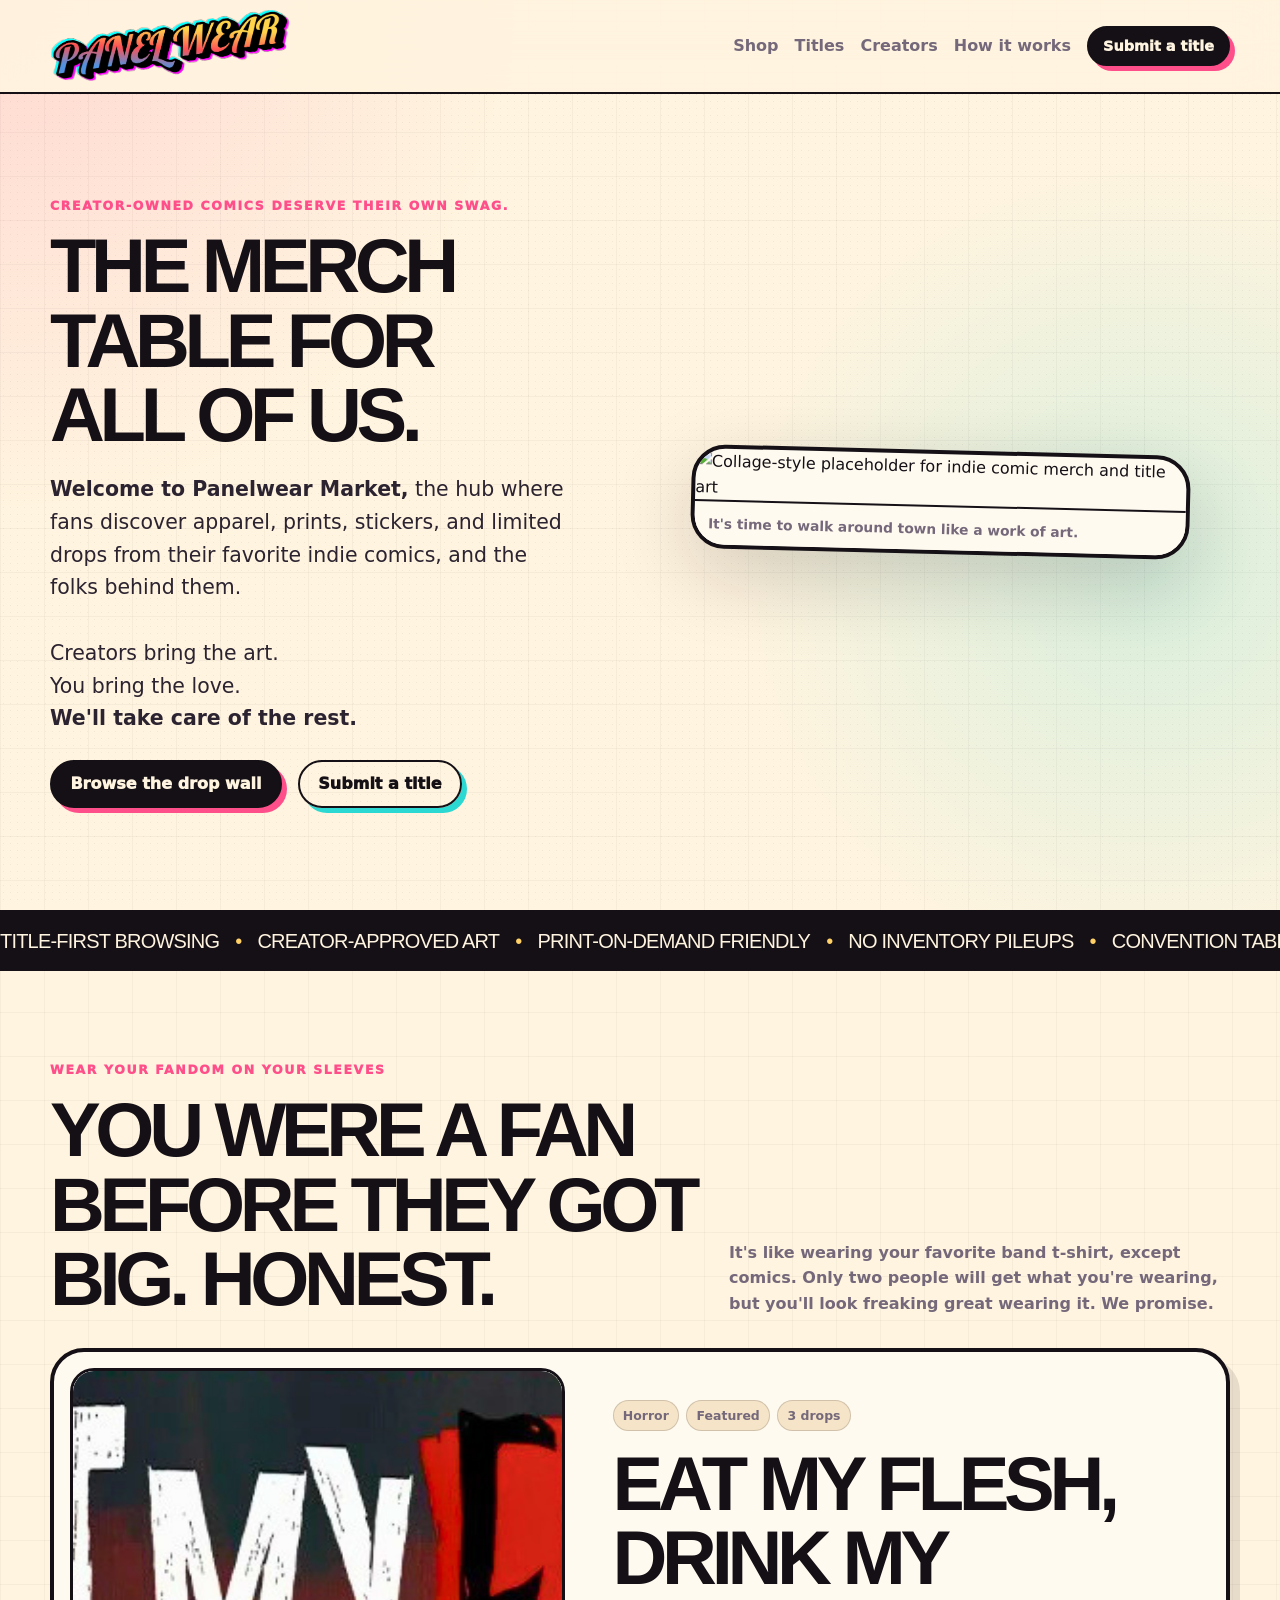
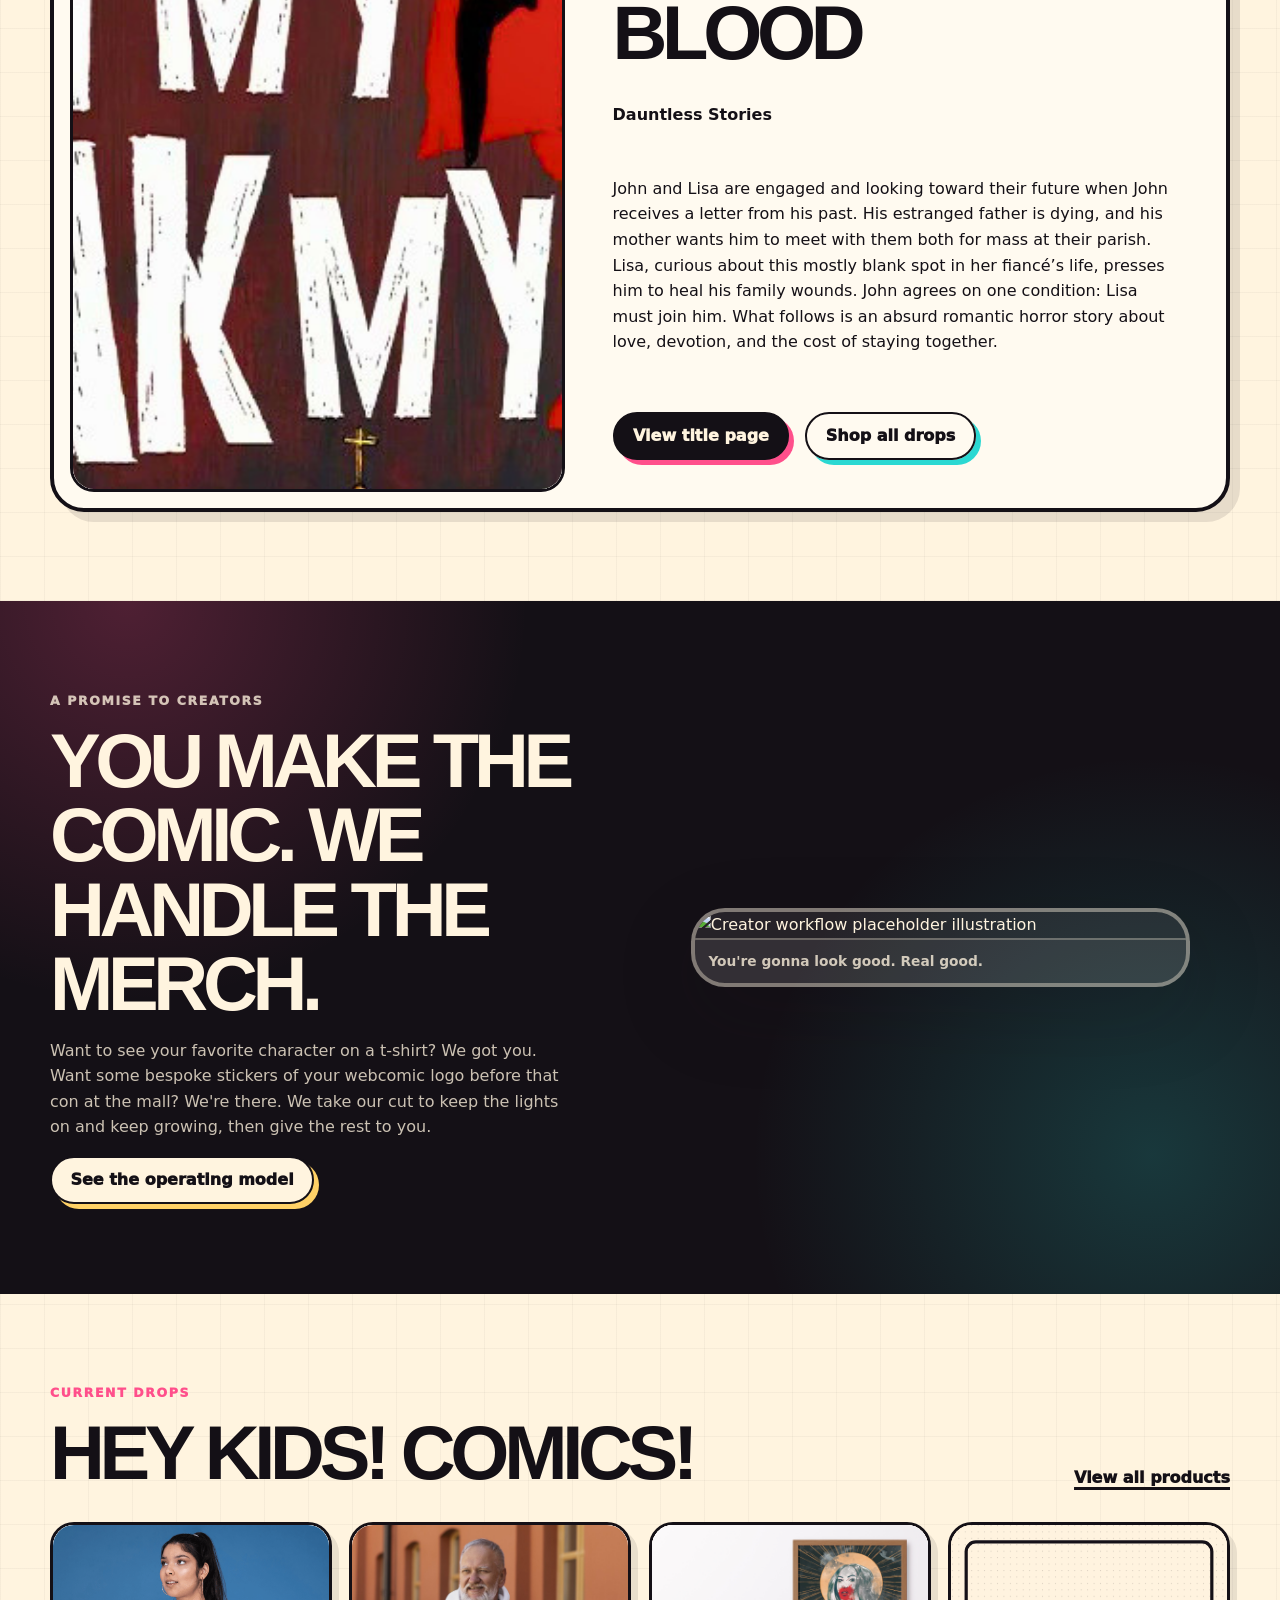
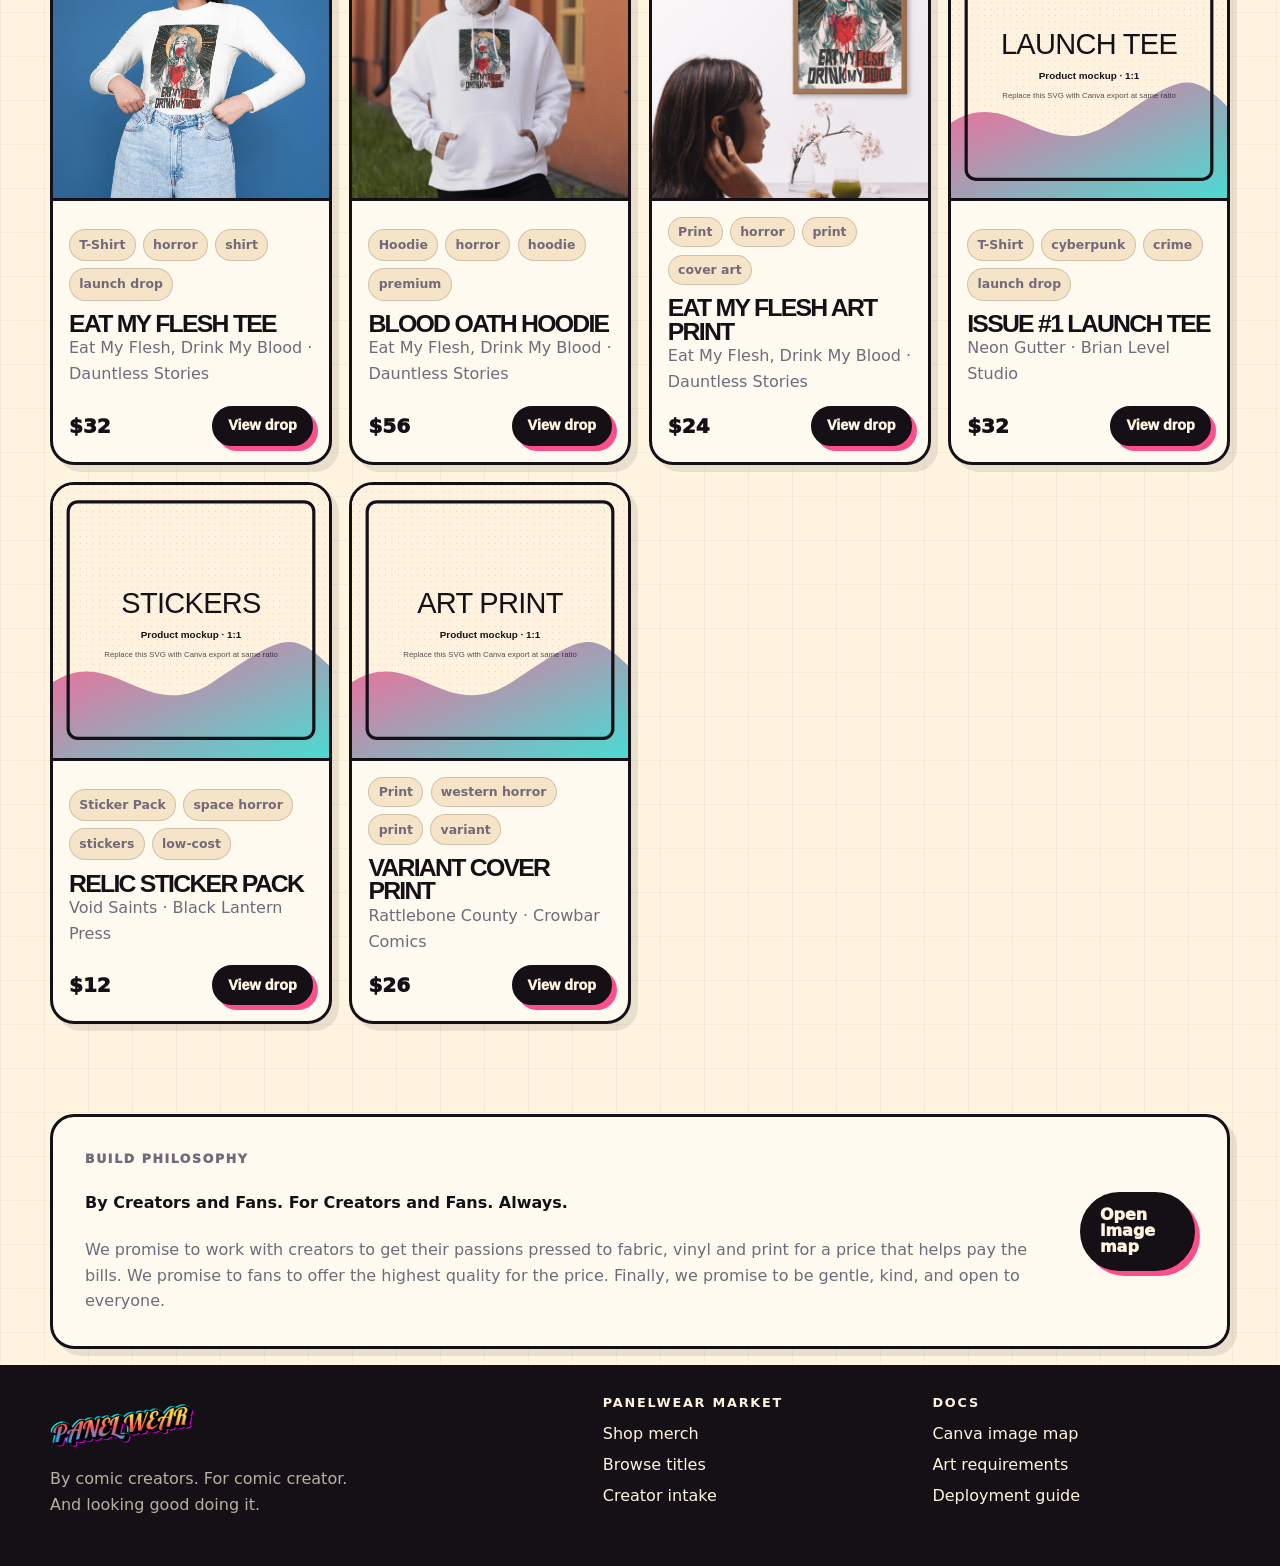
==== index.html @ 2995022f "Initial Panelwear Market prototype" ====
<!doctype html>
<html lang="en">
<head>
  <meta charset="utf-8" />
  <meta name="viewport" content="width=device-width, initial-scale=1" />
  <link rel="icon" href="assets/images/favicon.svg" type="image/svg+xml" />
  <link rel="preconnect" href="https://fonts.googleapis.com">
  <link rel="stylesheet" href="assets/css/styles.css" />
  <title>Panelwear Market | Indie Comics Merch Hub</title>
  <meta name="description" content="A title-forward merchandise hub for independent comics, creators, and small publishers." />
</head>
<body data-page="home">
  <a class="skip-link" href="#main">Skip to content</a>
  <header class="site-header">
    <nav class="nav shell" aria-label="Primary navigation">
 <a class="brand brand--image" href="index.html" aria-label="Panelwear Market home">
  <img src="assets/images/panelwear-logo.svg" alt="Panelwear Market" />
</a>
      <button class="nav__toggle" aria-expanded="false" aria-controls="navMenu">
        <span class="sr-only">Toggle navigation</span>
        <span aria-hidden="true"></span>
        <span aria-hidden="true"></span>
        <span aria-hidden="true"></span>
      </button>
      <div class="nav__menu" id="navMenu">
        <a href="shop.html">Shop</a>
        <a href="titles.html">Titles</a>
        <a href="creators.html">Creators</a>
        <a href="how-it-works.html">How it works</a>
        <a class="button button--small" href="creator-apply.html">Submit a title</a>
      </div>
    </nav>
  </header>
  <main id="main">
    <section class="hero hero--home shell">
      <div class="hero__copy">
        <p class="eyebrow">Creator-owned comics deserve their own swag.</p>
        <h2>The Merch Table for All of Us.</h2>
        <p class="hero__lede">
         <b>Welcome to Panelwear Market,</b> the hub where fans discover apparel, prints, stickers, and limited drops from their favorite indie comics, and the folks behind them.
          <br><br>Creators bring the art.<br>You bring the love.<br> <b>We'll take care of the rest.</b>
        </p>
        <div class="hero__actions">
          <a class="button" href="shop.html">Browse the drop wall</a>
          <a class="button button--ghost" href="creator-apply.html">Submit a title</a>
        </div>
      </div>
      <figure class="hero__image frame frame--tilt">
        <img src="assets/images/hero-merch-wall.svg" alt="Collage-style placeholder for indie comic merch and title art" />
        <figcaption>It's time to walk around town like a work of art.</figcaption>
      </figure>
    </section>

    <section class="ticker" aria-label="Marketplace value points">
      <div class="ticker__track">
        <span>Title-first browsing</span>
        <span>Creator-approved art</span>
        <span>Print-on-demand friendly</span>
        <span>No inventory pileups</span>
        <span>Convention table energy</span>
        <span>Fan identity merch</span>
      </div>
    </section>

    <section class="section shell">
      <div class="section__heading">
        <div>
          <p class="eyebrow">Wear Your Fandom On Your Sleeves</p>
          <h2>You Were a Fan Before They Got Big. Honest.</h2>
        </div>
        <p>It's like wearing your favorite band t-shirt, except comics. Only two people will get what you're wearing, but you'll look freaking great wearing it. We promise.</p>
      </div>
      <div id="featuredTitle" class="featured-title"></div>
    </section>

    <section class="section section--ink">
      <div class="shell split">
        <div>
          <p class="eyebrow">A Promise to Creators</p>
          <h2>You make the comic. We handle the merch.</h2>
          <p>
            Want to see your favorite character on a t-shirt? We got you. Want some bespoke stickers of your webcomic logo before that con at the mall? We're there. We take our cut to keep the lights on and keep growing, then give the rest to you.
          </p>
          <a class="button button--light" href="how-it-works.html">See the operating model</a>
        </div>
        <figure class="frame frame--light">
          <img src="assets/images/creator-process-strip.svg" alt="Creator workflow placeholder illustration" />
          <figcaption>You're gonna look good. Real good.</figcaption>
        </figure>
      </div>
    </section>

    <section class="section shell">
      <div class="section__heading">
        <div>
          <p class="eyebrow">Current drops</p>
          <h2>Hey Kids! Comics!</h2>
        </div>
        <a class="text-link" href="shop.html">View all products</a>
      </div>
<div class="product-grid" id="homeProductGrid" data-limit="6"></div>
    </section>

    <section class="section shell callout">
      <div>
        <p class="eyebrow">Build philosophy</p>
        <h4>By Creators and Fans. For Creators and Fans. Always.</h4>
        <p>
          We promise to work with creators to get their passions pressed to fabric, vinyl and print for a price that helps pay the bills. We promise to fans to offer the highest quality for the price. Finally, we promise to be gentle, kind, and open to everyone.
        </p>
      </div>
      <a class="button" href="docs/canva-image-map.md">Open image map</a>
    </section>
	<p></p>
  </main>
  <footer class="site-footer">
    <div class="shell footer-grid">
      <div>
<a class="brand brand--image brand--footer" href="index.html">
  <img src="assets/images/panelwear-logo.svg" alt="Panelwear Market" />
</a>
        <p>By comic creators. For comic creator. <br>And looking good doing it.</p>
      </div>
      <div>
        <h2 class="footer-heading">Panelwear Market</h2>
        <a href="shop.html">Shop merch</a>
        <a href="titles.html">Browse titles</a>
        <a href="creator-apply.html">Creator intake</a>
      </div>
      <div>
        <h2 class="footer-heading">Docs</h2>
        <a href="docs/canva-image-map.md">Canva image map</a>
        <a href="docs/creator-art-requirements.md">Art requirements</a>
        <a href="docs/deployment-guide.md">Deployment guide</a>
      </div>
    </div>
  </footer>
  <script src="assets/js/app.js"></script>
</body>
</html>
---- assets/css/styles.css ----
:root {
  --ink: #141016;
  --ink-soft: #2b2330;
  --paper: #fff4df;
  --paper-2: #f5e4c7;
  --paper-3: #fffaf0;
  --muted: #74687a;
  --line: rgba(20, 16, 22, 0.16);
  --pink: #ff4f8b;
  --cyan: #2bd8d2;
  --yellow: #ffd166;
  --green: #a7f070;
  --white: #ffffff;
  --shadow: 0 26px 80px rgba(20, 16, 22, 0.18);
  --radius-xl: 34px;
  --radius-lg: 24px;
  --radius-md: 16px;
  --radius-sm: 10px;
  --max: 1180px;
  --font: Inter, ui-sans-serif, system-ui, -apple-system, BlinkMacSystemFont, "Segoe UI", sans-serif;
  --display: "Arial Black", Impact, Haettenschweiler, "Arial Narrow Bold", sans-serif;
}

* {
  box-sizing: border-box;
}

html {
  scroll-behavior: smooth;
}

body {
  min-height: 100vh;
  margin: 0;
  color: var(--ink);
  background:
    radial-gradient(circle at top left, rgba(255, 79, 139, 0.17), transparent 32rem),
    radial-gradient(circle at 90% 12%, rgba(43, 216, 210, 0.18), transparent 26rem),
    linear-gradient(90deg, rgba(20, 16, 22, 0.035) 1px, transparent 1px) 0 0 / 44px 44px,
    linear-gradient(rgba(20, 16, 22, 0.035) 1px, transparent 1px) 0 0 / 44px 44px,
    var(--paper);
  font-family: var(--font);
  line-height: 1.6;
}

body::before {
  content: "";
  position: fixed;
  inset: 0;
  pointer-events: none;
  z-index: -1;
  opacity: 0.42;
  background-image:
    radial-gradient(rgba(20, 16, 22, 0.12) 0.7px, transparent 0.7px);
  background-size: 7px 7px;
}

a {
  color: inherit;
}

img {
  display: block;
  width: 100%;
  max-width: 100%;
}

code {
  padding: 0.12rem 0.35rem;
  background: rgba(20, 16, 22, 0.08);
  border-radius: 0.35rem;
}

.shell {
  width: min(var(--max), calc(100% - 2rem));
  margin-inline: auto;
}

.narrow {
  max-width: 900px;
}

.skip-link {
  position: absolute;
  z-index: 99;
  left: 1rem;
  top: 0.75rem;
  padding: 0.65rem 1rem;
  color: var(--paper);
  background: var(--ink);
  border-radius: 999px;
  transform: translateY(-160%);
}

.skip-link:focus {
  transform: translateY(0);
}

.sr-only {
  position: absolute;
  inline-size: 1px;
  block-size: 1px;
  overflow: hidden;
  clip: rect(0 0 0 0);
}

.site-header {
  position: sticky;
  top: 0;
  z-index: 50;
  border-bottom: 2px solid var(--ink);
  background: rgba(255, 244, 223, 0.92);
  backdrop-filter: blur(18px);
}

.nav {
  min-height: 76px;
  display: flex;
  align-items: center;
  justify-content: space-between;
  gap: 1.2rem;
}

.brand--image img {
  width: auto;
  height: 92px;
  max-width: 240px;
  object-fit: contain;
}

.brand--footer.brand--image img {
  height: 48px;

}

@media (max-width: 720px) {
  .brand--image img {
    height: 40px;
    max-width: 180px;
  }
}

.brand {
  display: inline-flex;
  align-items: center;
  gap: 0.75rem;
  color: var(--ink);
  text-decoration: none;
  font-weight: 1000;
  letter-spacing: -0.04em;
}

.brand__mark {
  display: grid;
  place-items: center;
  width: 44px;
  height: 44px;
  color: var(--paper);
  background: var(--ink);
  border: 3px solid var(--ink);
  border-radius: 13px;
  box-shadow: 5px 5px 0 var(--pink);
  font-family: var(--display);
  line-height: 1;
}

.brand__text {
  font-size: clamp(1rem, 2vw, 1.25rem);
}

.nav__menu {
  display: flex;
  align-items: center;
  gap: 1rem;
}

.nav__menu a:not(.button) {
  color: var(--muted);
  font-weight: 900;
  text-decoration: none;
}

.nav__menu a:not(.button):hover,
.nav__menu a:not(.button):focus {
  color: var(--ink);
}

.nav__toggle {
  display: none;
  width: 46px;
  height: 44px;
  background: var(--paper);
  border: 2px solid var(--ink);
  border-radius: var(--radius-sm);
  cursor: pointer;
}

.nav__toggle span[aria-hidden="true"] {
  display: block;
  width: 22px;
  height: 2px;
  margin: 4px auto;
  background: var(--ink);
}

.button {
  display: inline-flex;
  min-height: 48px;
  align-items: center;
  justify-content: center;
  gap: 0.4rem;
  padding: 0.82rem 1.15rem;
  color: var(--paper);
  background: var(--ink);
  border: 2px solid var(--ink);
  border-radius: 999px;
  box-shadow: 5px 5px 0 var(--pink);
  font-weight: 1000;
  line-height: 1;
  text-decoration: none;
  cursor: pointer;
  transition: transform 150ms ease, box-shadow 150ms ease;
}

.button:hover,
.button:focus {
  transform: translate(-2px, -2px);
  box-shadow: 8px 8px 0 var(--pink);
}

.button--small {
  min-height: 40px;
  padding: 0.62rem 0.88rem;
  font-size: 0.9rem;
}

.button--ghost {
  color: var(--ink);
  background: transparent;
  box-shadow: 5px 5px 0 var(--cyan);
}

.button--light {
  color: var(--ink);
  background: var(--paper);
  box-shadow: 5px 5px 0 var(--yellow);
}

.text-link,
.text-button {
  color: var(--ink);
  font-weight: 1000;
  text-decoration: underline;
  text-decoration-thickness: 0.18em;
  text-underline-offset: 0.24em;
}

.text-button {
  padding: 0;
  border: 0;
  background: transparent;
  font: inherit;
  cursor: pointer;
}

.eyebrow {
  margin: 0 0 0.8rem;
  color: var(--pink);
  font-size: 0.78rem;
  font-weight: 1000;
  letter-spacing: 0.13em;
  text-transform: uppercase;
}

h1,
h2,
h3 {
  margin: 0;
  line-height: 0.98;
}

h1,
h2 {
  font-family: var(--display);
  letter-spacing: -0.07em;
  text-transform: uppercase;
}

h1 {
  max-width: 12ch;
  font-size: clamp(3.4rem, 12vw, 8.25rem);
}

h2 {
  font-size: clamp(2.15rem, 6.8vw, 4.75rem);
}

h3 {
  letter-spacing: -0.04em;
  font-size: 1.35rem;
}

.lede,
.hero__lede {
  max-width: 70ch;
  color: var(--ink-soft);
  font-size: clamp(1.05rem, 2vw, 1.28rem);
}

.hero {
  display: grid;
  align-items: center;
  gap: clamp(2rem, 6vw, 5rem);
  padding-block: clamp(3rem, 8vw, 7rem);
}

.hero--home {
  grid-template-columns: minmax(0, 0.95fr) minmax(320px, 1.05fr);
}

.hero__actions {
  display: flex;
  flex-wrap: wrap;
  gap: 1rem;
  margin-top: 1.55rem;
}

.frame {
  overflow: hidden;
  border: 4px solid var(--ink);
  border-radius: var(--radius-xl);
  background: var(--paper-3);
  box-shadow: var(--shadow);
}

.frame figcaption {
  padding: 0.65rem 0.85rem;
  border-top: 2px solid var(--ink);
  background: var(--paper-3);
  color: var(--muted);
  font-size: 0.86rem;
  font-weight: 800;
}

.frame--tilt {
  transform: rotate(1.4deg);
}

.frame--light {
  background: rgba(255, 255, 255, 0.08);
  border-color: rgba(255, 244, 223, 0.42);
}

.frame--light figcaption {
  color: rgba(255, 244, 223, 0.78);
  background: rgba(255, 255, 255, 0.06);
  border-color: rgba(255, 244, 223, 0.28);
}

.ticker {
  overflow: hidden;
  border-block: 3px solid var(--ink);
  background: var(--ink);
  color: var(--paper);
}

.ticker__track {
  display: flex;
  width: max-content;
  gap: 1rem;
  padding-block: 0.7rem;
  animation: slide 28s linear infinite;
}

.ticker__track span {
  display: inline-flex;
  align-items: center;
  gap: 1rem;
  font-family: var(--display);
  font-size: clamp(1rem, 2vw, 1.25rem);
  letter-spacing: -0.04em;
  text-transform: uppercase;
  white-space: nowrap;
}

.ticker__track span::after {
  content: "•";
  color: var(--yellow);
}

@keyframes slide {
  from { transform: translateX(1rem); }
  to { transform: translateX(-50%); }
}

.section {
  padding-block: clamp(3.5rem, 7vw, 6rem);
}

.section--tight {
  padding-top: 0;
}

.section__heading {
  display: flex;
  align-items: end;
  justify-content: space-between;
  gap: 2rem;
  margin-bottom: 2rem;
}

.section__heading > p,
.section__heading div + p {
  max-width: 45ch;
  margin: 0;
  color: var(--muted);
  font-weight: 650;
}

.page-hero {
  padding-block: clamp(2.5rem, 7vw, 5rem) 2rem;
}

.page-hero h1 {
  max-width: 14ch;
}

.featured-title {
  display: grid;
  grid-template-columns: 0.88fr 1.12fr;
  gap: 1rem;
  align-items: stretch;
  padding: 1rem;
  border: 4px solid var(--ink);
  border-radius: var(--radius-xl);
  background: var(--paper-3);
  box-shadow: 10px 10px 0 rgba(20, 16, 22, 0.10);
}

.featured-title__art {
  min-height: 420px;
  overflow: hidden;
  border: 3px solid var(--ink);
  border-radius: var(--radius-lg);
  background: var(--paper);
}

.featured-title__art img {
  height: 100%;
  object-fit: cover;
}

.featured-title__copy {
  display: grid;
  align-content: center;
  gap: 1rem;
  padding: clamp(1rem, 4vw, 2rem);
}

.meta-row {
  display: flex;
  flex-wrap: wrap;
  gap: 0.45rem;
}

.pill {
  display: inline-flex;
  align-items: center;
  min-height: 30px;
  padding: 0.26rem 0.58rem;
  border: 1px solid var(--line);
  border-radius: 999px;
  background: var(--paper-2);
  color: var(--muted);
  font-size: 0.78rem;
  font-weight: 900;
}

.product-grid,
.title-grid,
.creator-grid {
  display: grid;
  gap: 1.1rem;
}

.product-grid {
  grid-template-columns: repeat(4, minmax(0, 1fr));
}

.title-grid {
  grid-template-columns: repeat(3, minmax(0, 1fr));
}

.creator-grid {
  grid-template-columns: repeat(2, minmax(0, 1fr));
}

.product-card,
.title-card,
.creator-card,
.step-card,
.note-card,
.callout,
.form-note {
  background: var(--paper-3);
  border: 3px solid var(--ink);
  border-radius: var(--radius-lg);
  box-shadow: 7px 7px 0 rgba(20, 16, 22, 0.09);
}

.product-card {
  display: grid;
  overflow: hidden;
}

.product-card__image {
  aspect-ratio: 1;
  overflow: hidden;
  border-bottom: 3px solid var(--ink);
  background: var(--paper-2);
}

.product-card__image img {
  height: 100%;
  object-fit: cover;
}

.product-card__body {
  display: grid;
  gap: 0.7rem;
  padding: 1rem;
}

.product-card h3 {
  font-family: var(--display);
  font-size: 1.55rem;
  line-height: 0.95;
  letter-spacing: -0.07em;
  text-transform: uppercase;
}

.product-card p,
.title-card p,
.creator-card p,
.step-card p,
.callout p {
  margin: 0;
  color: var(--muted);
}

.product-card__footer {
  display: flex;
  align-items: center;
  justify-content: space-between;
  gap: 0.75rem;
  margin-top: auto;
}

.price {
  color: var(--ink);
  font-size: 1.25rem;
  font-weight: 1000;
}

.filters {
  display: grid;
  grid-template-columns: 1.35fr 0.75fr 0.9fr;
  gap: 1rem;
  padding: 1rem;
  border: 3px solid var(--ink);
  border-radius: var(--radius-xl);
  background: rgba(255, 250, 240, 0.65);
}

.field {
  display: grid;
  gap: 0.38rem;
  font-weight: 900;
}

.field span {
  font-size: 0.9rem;
}

input,
select,
textarea {
  width: 100%;
  min-height: 48px;
  padding: 0.8rem 0.9rem;
  color: var(--ink);
  background: var(--white);
  border: 2px solid var(--ink);
  border-radius: var(--radius-sm);
  font: inherit;
}

textarea {
  resize: vertical;
}

input:focus,
select:focus,
textarea:focus,
button:focus-visible,
a:focus-visible {
  outline: 4px solid rgba(43, 216, 210, 0.55);
  outline-offset: 3px;
}

.result-meta {
  display: flex;
  align-items: center;
  justify-content: space-between;
  gap: 1rem;
  margin-block: 1rem 1.25rem;
  color: var(--muted);
  font-weight: 900;
}

.result-meta p {
  margin: 0;
}

.title-card {
  overflow: hidden;
  text-decoration: none;
  color: var(--ink);
}

.title-card__cover {
  aspect-ratio: 2 / 3;
  overflow: hidden;
  border-bottom: 3px solid var(--ink);
  background: var(--paper-2);
}

.title-card__cover img {
  height: 100%;
  object-fit: cover;
}

.title-card__body,
.creator-card {
  padding: 1rem;
}

.title-card h3 {
  font-family: var(--display);
  font-size: 2rem;
  letter-spacing: -0.07em;
  text-transform: uppercase;
}

.creator-card {
  display: grid;
  grid-template-columns: 110px 1fr;
  gap: 1rem;
  align-items: center;
}

.creator-card img {
  aspect-ratio: 1;
  object-fit: cover;
  border: 3px solid var(--ink);
  border-radius: 50%;
}

.creator-card h3 {
  font-family: var(--display);
  font-size: 1.8rem;
  letter-spacing: -0.06em;
  text-transform: uppercase;
}

.title-detail {
  display: grid;
  grid-template-columns: minmax(240px, 0.42fr) minmax(0, 0.58fr);
  gap: clamp(1.5rem, 5vw, 4rem);
  align-items: center;
  padding-block: clamp(2.5rem, 7vw, 5rem);
}

.title-detail__cover {
  overflow: hidden;
  border: 4px solid var(--ink);
  border-radius: var(--radius-xl);
  background: var(--paper-3);
  box-shadow: var(--shadow);
}

.title-detail__cover img {
  aspect-ratio: 2 / 3;
  object-fit: cover;
}

.title-detail h1 {
  max-width: 10ch;
}

.split {
  display: grid;
  grid-template-columns: minmax(0, 0.95fr) minmax(320px, 1.05fr);
  gap: clamp(2rem, 6vw, 5rem);
  align-items: center;
}

.section--ink {
  color: var(--paper);
  background:
    radial-gradient(circle at 10% 0%, rgba(255, 79, 139, 0.25), transparent 25rem),
    radial-gradient(circle at 90% 80%, rgba(43, 216, 210, 0.2), transparent 25rem),
    var(--ink);
}

.section--ink p {
  color: rgba(255, 244, 223, 0.78);
}

.steps {
  display: grid;
  grid-template-columns: repeat(5, minmax(0, 1fr));
  gap: 1rem;
}

.step-card {
  padding: 1rem;
}

.step-card span {
  display: grid;
  place-items: center;
  width: 3rem;
  height: 3rem;
  margin-bottom: 1rem;
  border: 3px solid var(--ink);
  border-radius: 50%;
  background: var(--yellow);
  font-weight: 1000;
}

.step-card h2 {
  font-family: var(--display);
  font-size: 1.65rem;
  line-height: 0.96;
}

.note-stack {
  display: grid;
  gap: 1rem;
}

.note-card {
  padding: 1rem;
  color: var(--ink);
  background: var(--paper);
}

.note-card strong,
.note-card span {
  display: block;
}

.callout {
  display: flex;
  align-items: center;
  justify-content: space-between;
  gap: 2rem;
  padding: clamp(1rem, 4vw, 2rem);
}

.callout h2 {
  max-width: 13ch;
}

.form-note {
  padding: 1rem;
  margin-bottom: 1.5rem;
  background: var(--yellow);
}

.intake-form {
  display: grid;
  gap: 1rem;
}

.form-grid {
  display: grid;
  grid-template-columns: repeat(2, minmax(0, 1fr));
  gap: 1rem;
}

.checkbox {
  display: flex;
  align-items: start;
  gap: 0.65rem;
  font-weight: 850;
}

.checkbox input {
  width: auto;
  min-height: auto;
  margin-top: 0.38rem;
}

.modal {
  width: min(760px, calc(100% - 2rem));
  padding: 0;
  border: 3px solid var(--ink);
  border-radius: var(--radius-xl);
  background: var(--paper);
  box-shadow: var(--shadow);
}

.modal::backdrop {
  background: rgba(20, 16, 22, 0.64);
}

.modal__close {
  position: absolute;
  right: 1rem;
  top: 1rem;
  display: grid;
  place-items: center;
  width: 42px;
  height: 42px;
  border: 2px solid var(--ink);
  border-radius: 999px;
  background: var(--white);
  font-size: 1.5rem;
  cursor: pointer;
  z-index: 2;
}

.modal__body {
  padding: 1rem;
}

.modal-product {
  display: grid;
  grid-template-columns: 0.85fr 1fr;
  gap: 1rem;
}

.modal-product img {
  border: 3px solid var(--ink);
  border-radius: var(--radius-lg);
}

.site-footer {
  padding-block: 2rem;
  color: var(--paper);
  background: var(--ink);
}

.footer-grid {
  display: grid;
  grid-template-columns: 1.4fr 0.8fr 0.8fr;
  gap: 2rem;
}

.footer-grid p {
  max-width: 42ch;
  color: rgba(255, 244, 223, 0.7);
}

.footer-grid a {
  display: block;
  color: var(--paper);
  text-decoration: none;
  margin-top: 0.35rem;
}

.footer-heading {
  margin: 0 0 0.7rem;
  font-family: var(--font);
  font-size: 0.8rem;
  letter-spacing: 0.14em;
  text-transform: uppercase;
}

.brand--footer {
  color: var(--paper);
}

.brand--footer .brand__mark {
  color: var(--ink);
  background: var(--paper);
  box-shadow: 5px 5px 0 var(--cyan);
}

.empty-state {
  padding: 2rem;
  border: 3px dashed var(--ink);
  border-radius: var(--radius-lg);
  text-align: center;
  color: var(--muted);
  font-weight: 900;
}

@media (max-width: 1050px) {
  .product-grid,
  .steps {
    grid-template-columns: repeat(2, minmax(0, 1fr));
  }

  .title-grid {
    grid-template-columns: repeat(2, minmax(0, 1fr));
  }

  .hero--home,
  .featured-title,
  .title-detail,
  .split,
  .filters,
  .modal-product {
    grid-template-columns: 1fr;
  }

  .featured-title__art {
    min-height: 280px;
  }
}

@media (max-width: 760px) {
  .nav__toggle {
    display: block;
  }

  .nav__menu {
    position: absolute;
    inset: 76px 1rem auto;
    display: none;
    padding: 1rem;
    border: 3px solid var(--ink);
    border-radius: var(--radius-lg);
    background: var(--paper);
    box-shadow: var(--shadow);
  }

  .nav__menu.is-open {
    display: grid;
  }

  .section__heading,
  .callout,
  .result-meta {
    align-items: start;
    flex-direction: column;
  }

  .product-grid,
  .title-grid,
  .creator-grid,
  .steps,
  .form-grid,
  .footer-grid {
    grid-template-columns: 1fr;
  }

  .creator-card {
    grid-template-columns: 84px 1fr;
  }

  .hero {
    padding-block-start: 2rem;
  }

  h1 {
    font-size: clamp(3rem, 18vw, 5rem);
  }
}
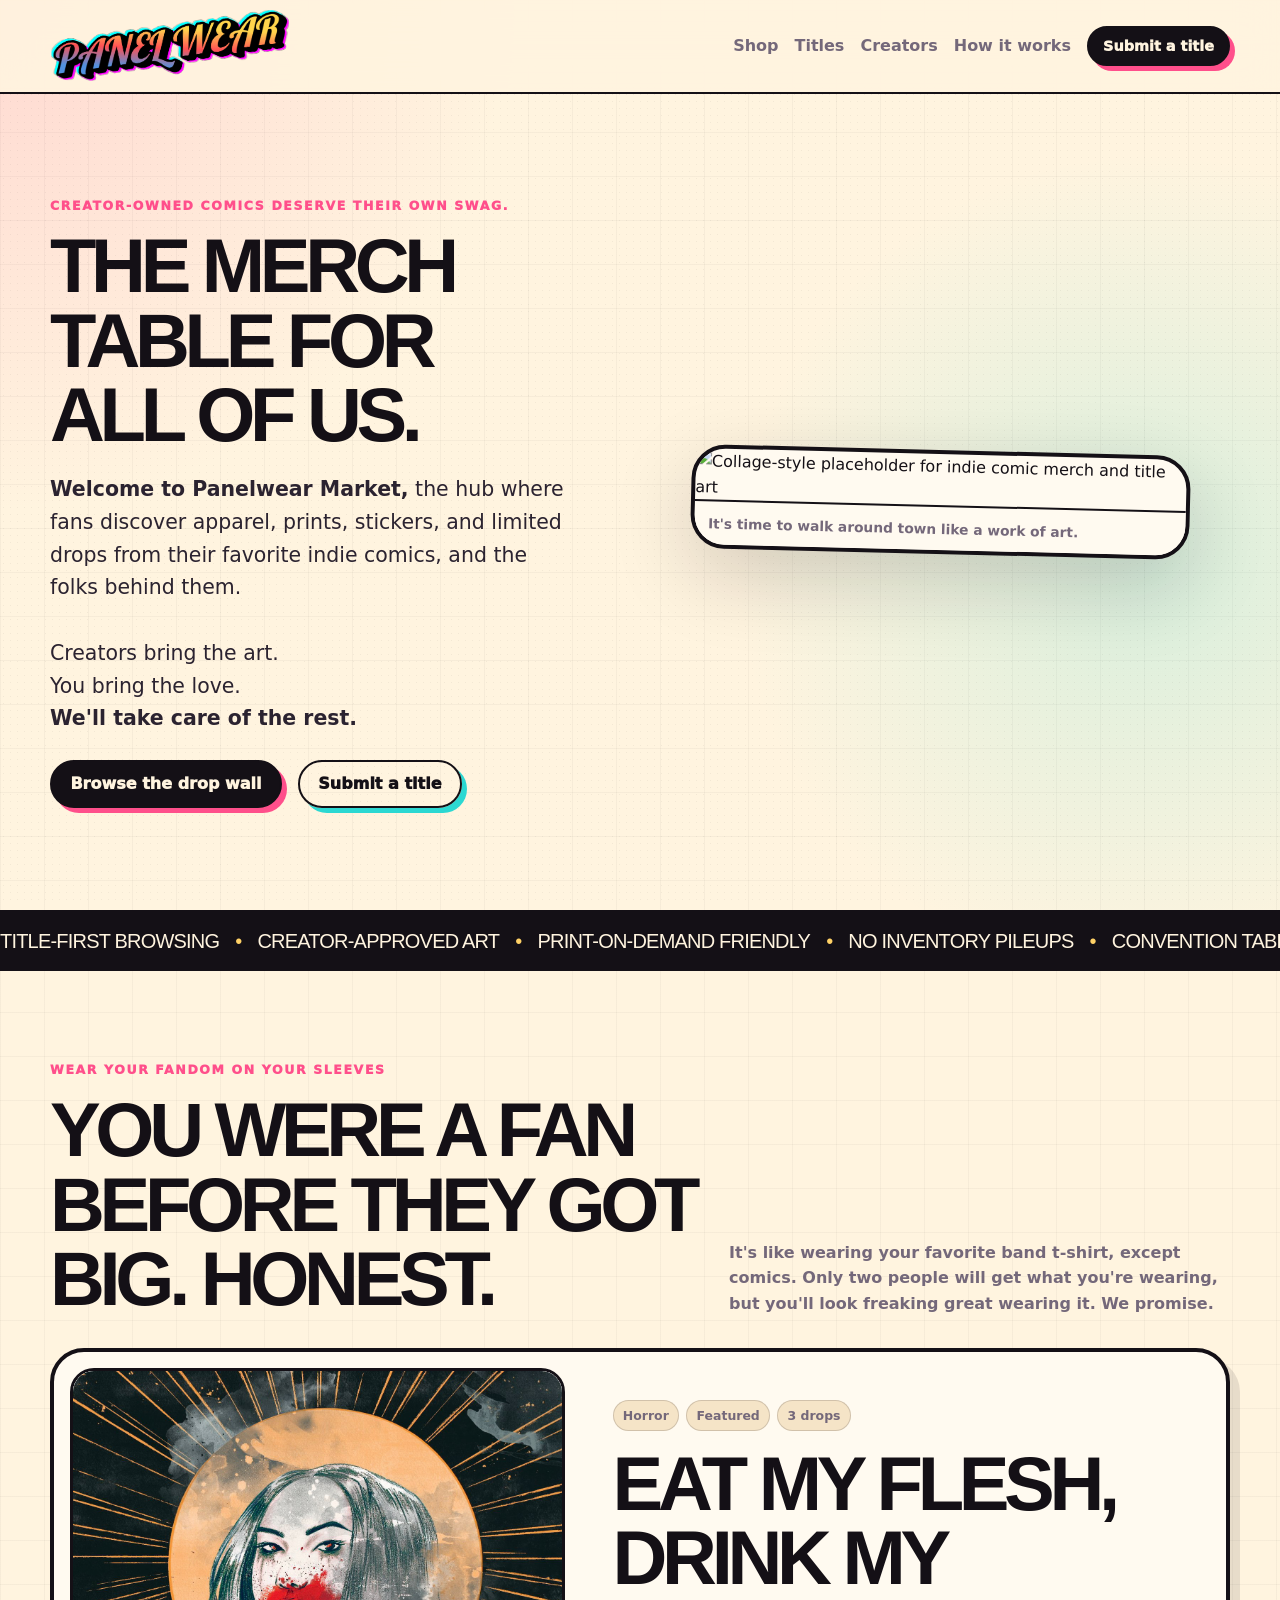
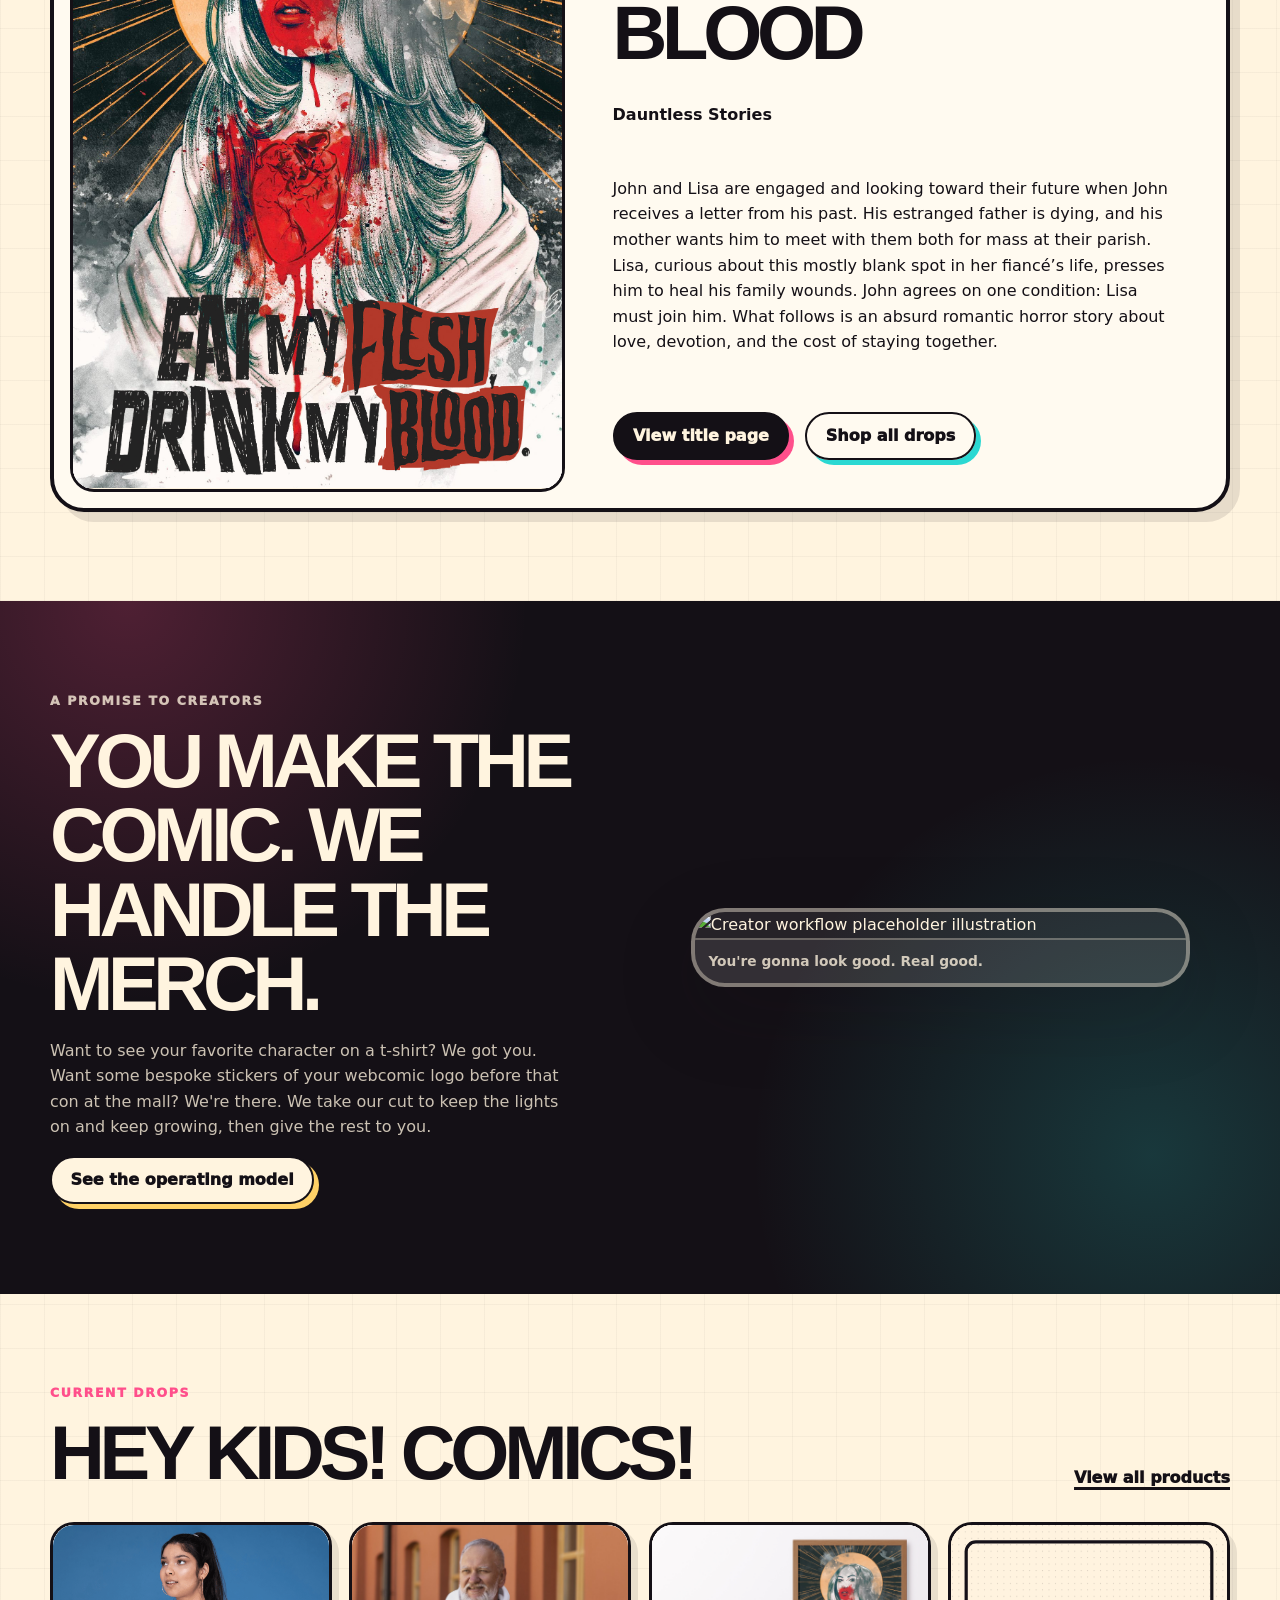
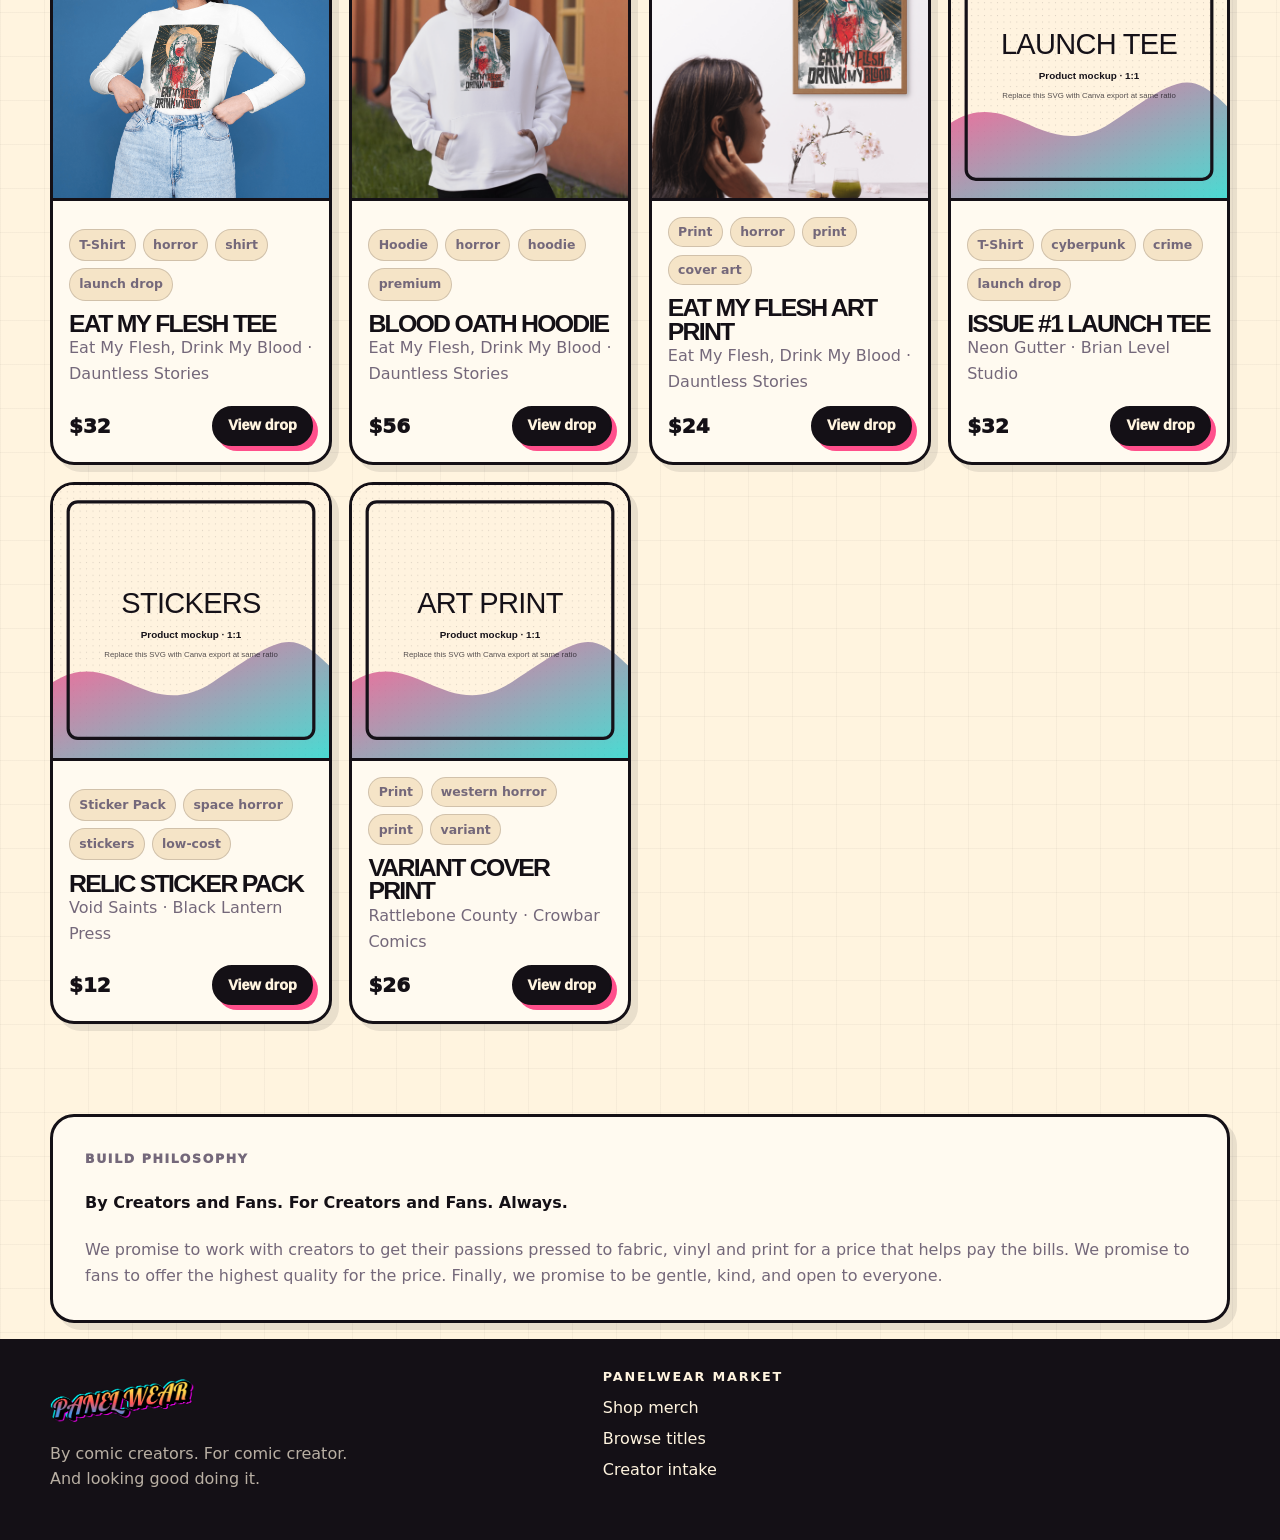
==== commit 22083fe4: "Update homepage artwork and styling" ====
--- a/index.html
+++ b/index.html
@@ -109,7 +109,6 @@
           We promise to work with creators to get their passions pressed to fabric, vinyl and print for a price that helps pay the bills. We promise to fans to offer the highest quality for the price. Finally, we promise to be gentle, kind, and open to everyone.
         </p>
       </div>
-      <a class="button" href="docs/canva-image-map.md">Open image map</a>
     </section>
 	<p></p>
   </main>
@@ -127,12 +126,6 @@
         <a href="titles.html">Browse titles</a>
         <a href="creator-apply.html">Creator intake</a>
       </div>
-      <div>
-        <h2 class="footer-heading">Docs</h2>
-        <a href="docs/canva-image-map.md">Canva image map</a>
-        <a href="docs/creator-art-requirements.md">Art requirements</a>
-        <a href="docs/deployment-guide.md">Deployment guide</a>
-      </div>
     </div>
   </footer>
   <script src="assets/js/app.js"></script>
